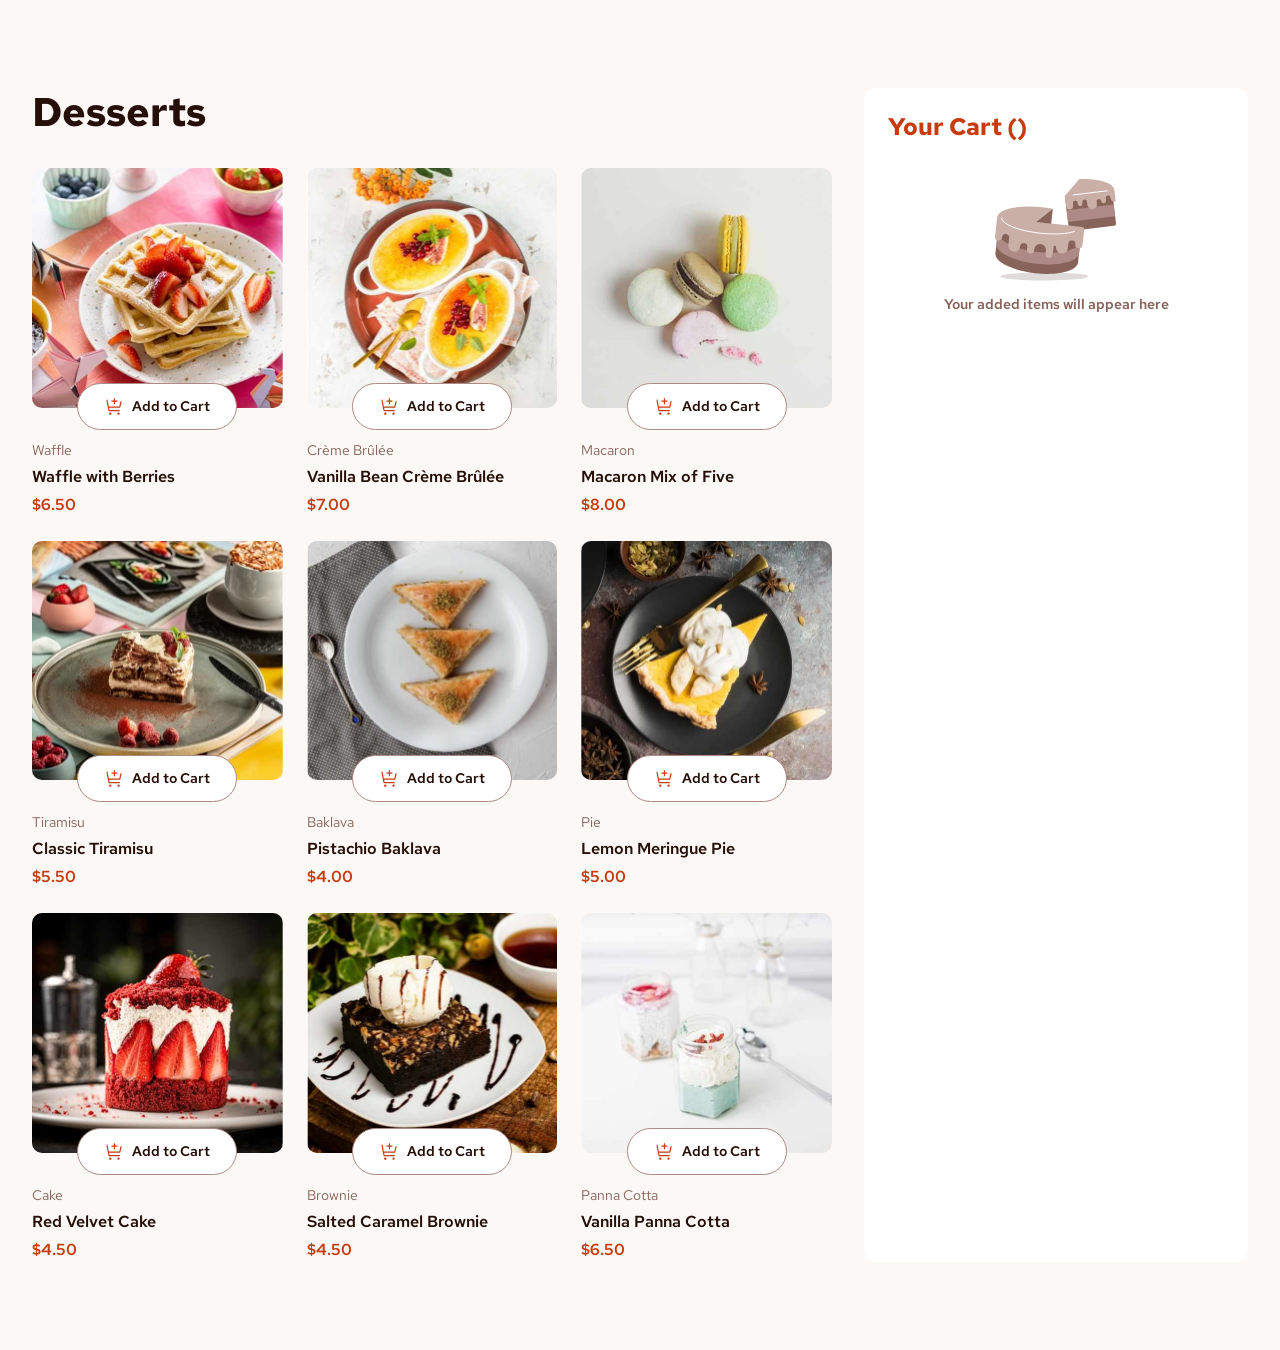
==== index.html @ 9ac415c7 "feat: handle logic add to cart" ====
<!DOCTYPE html>
<html lang="en">
<head>
  <meta charset="UTF-8">
  <meta name="viewport" content="width=device-width, initial-scale=1.0"> <!-- displays site properly based on user's device -->

  <link rel="icon" type="image/png" sizes="32x32" href="./assets/images/favicon-32x32.png">
  <link rel="preconnect" href="https://fonts.googleapis.com">
  <link rel="preconnect" href="https://fonts.gstatic.com" crossorigin>
  <link rel="stylesheet" href="./src/styles/style.css">
  <link rel="preconnect" href="https://fonts.googleapis.com">
  <link rel="preconnect" href="https://fonts.gstatic.com" crossorigin>
  <link href="https://fonts.googleapis.com/css2?family=Epilogue:ital,wght@0,100..900;1,100..900&family=Inter:ital,opsz,wght@0,14..32,100..900;1,14..32,100..900&family=Kumbh+Sans:wght,YOPQ@100..900,300&family=Overpass:ital,wght@0,100..900;1,100..900&family=Poppins:ital,wght@0,100;0,200;0,300;0,400;0,500;0,600;0,700;0,800;0,900;1,100;1,200;1,300;1,400;1,500;1,600;1,700;1,800;1,900&family=Quicksand:wght@300..700&family=Red+Hat+Display:ital,wght@0,300..900;1,300..900&family=Red+Hat+Text:ital,wght@0,300..700;1,300..700&family=Space+Grotesk:wght@300..700&display=swap" rel="stylesheet">  <title>Frontend Mentor | Product list with cart</title>

  <!-- Feel free to remove these styles or customise in your own stylesheet 👍 -->
  <style>
    .attribution { font-size: 0.6875rem; text-align: center; }
    .attribution a { color: hsl(228, 45%, 44%); }
  </style>
</head>
<body class="page">
<section class="products-section">
  <h1 class="products__title">Desserts</h1>
  <div class="products-card-list">

  </div>
</section>
<section class="cart-section">
    <h1 class="your-cart">Your Cart (<!-- Quantity -->)</h1>
  <div class="cart-empty">
    <div class="cart-empty__image">
      <img src="./assets/images/illustration-empty-cart.svg" alt=""/>
    </div>
    <p class="cart-empty__description">Your added items will appear here</p>
  </div>
</section>

  <script type="module" src="./src/js/main.js"></script>
</body>
</html>
---- src/styles/style.css ----
@import "./tokens/colors.css";
@import "./tokens/spacing.css";
@import "./tokens/typography.css";

@import "./base/layout.css";
@import "./base/globals.css";
@import "./base/reset.css";

@import "./components/products-section.css";
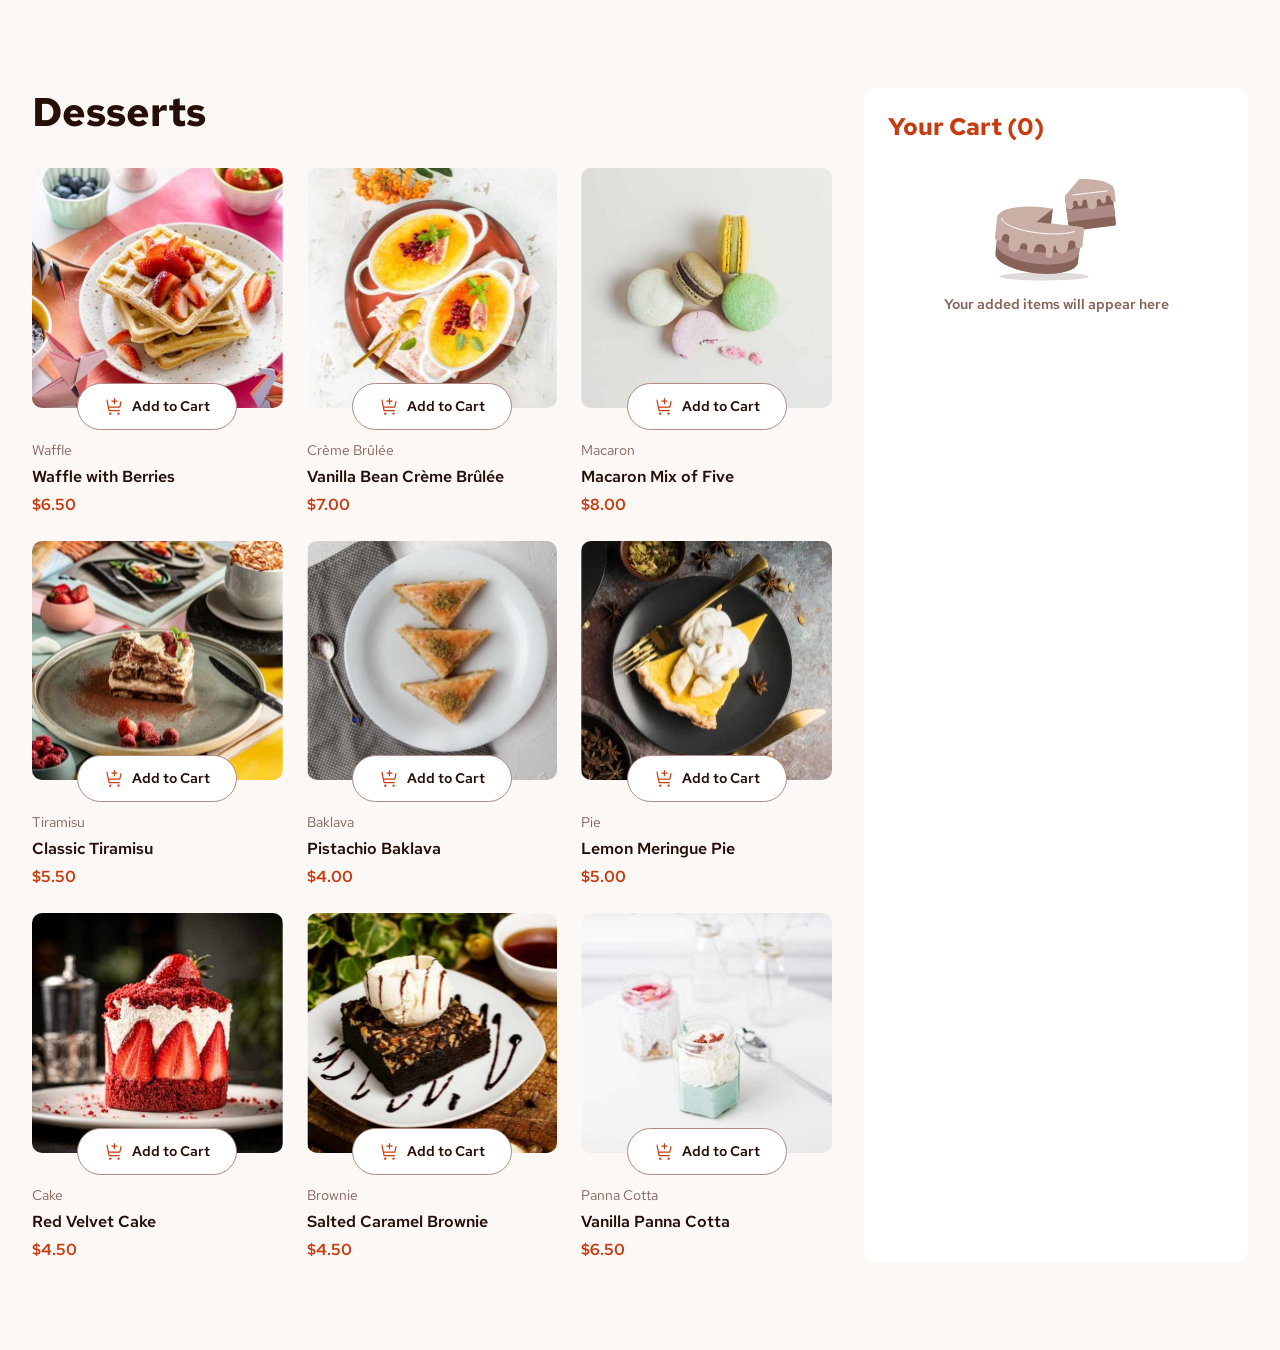
==== commit 1305b12d: "fix: display default value of the length of cart" ====
--- a/index.html
+++ b/index.html
@@ -26,7 +26,7 @@
   </div>
 </section>
 <section class="cart-section">
-    <h1 class="your-cart">Your Cart (<!-- Quantity -->)</h1>
+    <h1 class="your-cart">Your Cart (0)</h1>
   <div class="cart-empty">
     <div class="cart-empty__image">
       <img src="./assets/images/illustration-empty-cart.svg" alt=""/>
@@ -34,6 +34,7 @@
     <p class="cart-empty__description">Your added items will appear here</p>
   </div>
 </section>
+<div role="dialog" class="modal-overlay hidden"></div>
 
   <script type="module" src="./src/js/main.js"></script>
 </body>
